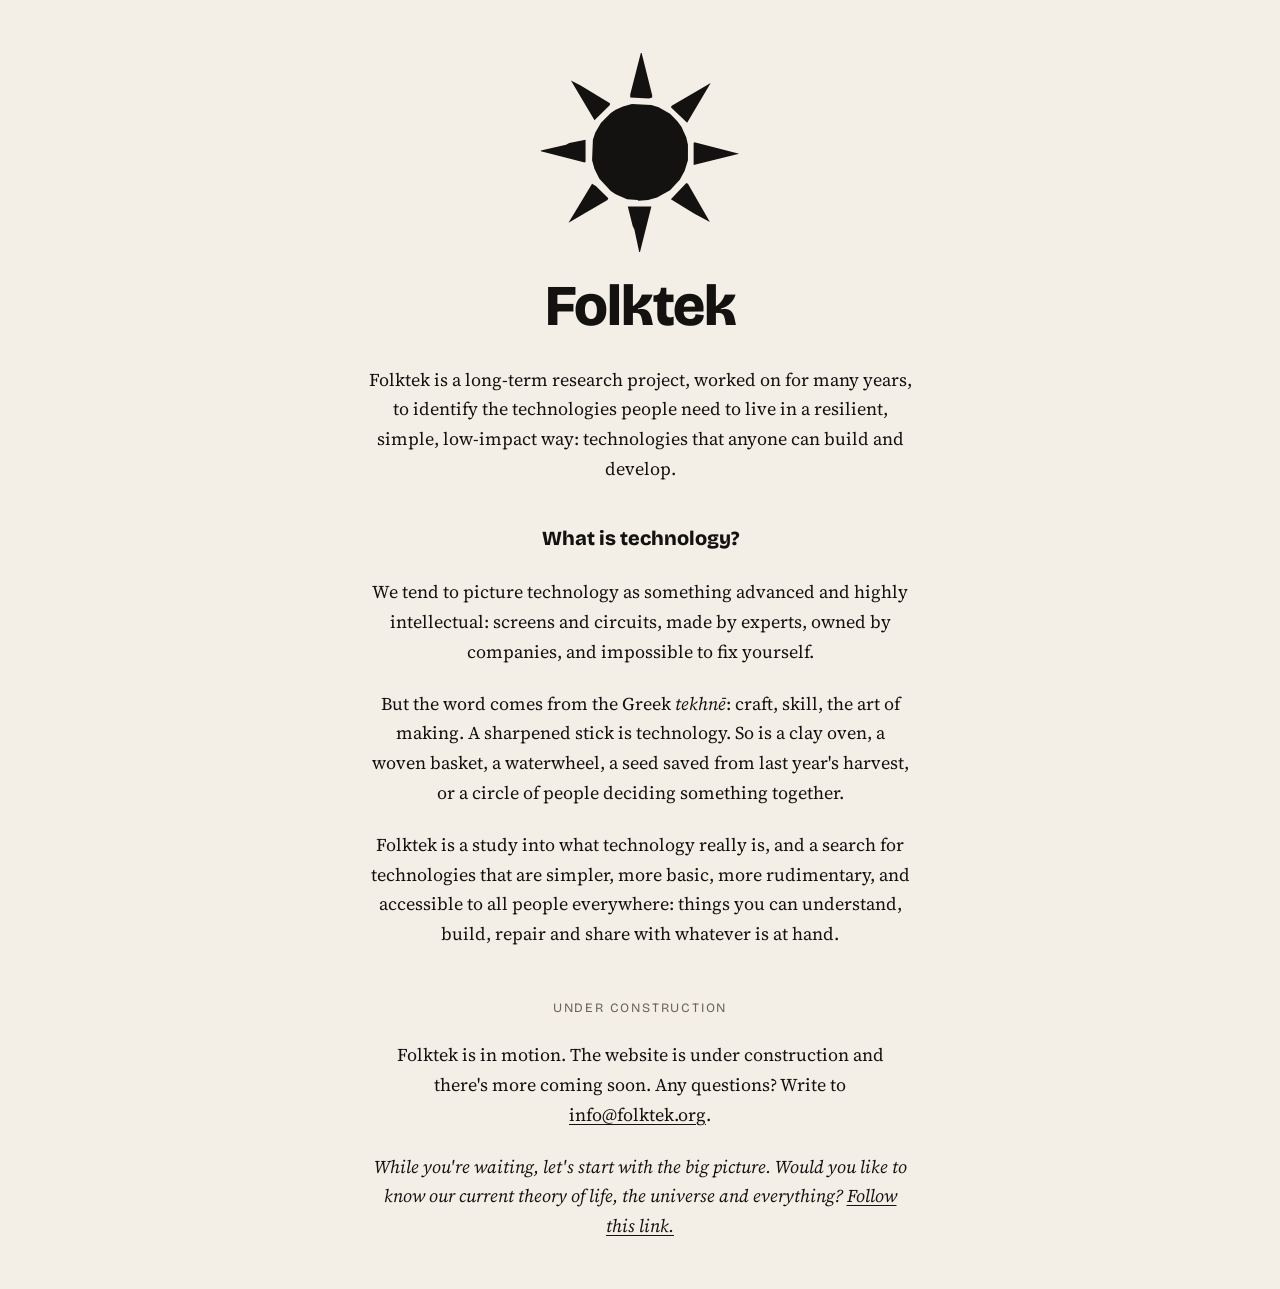
==== index.html @ 5a581a01 "Landing page: in-motion note, contact email, theory link wording Co-Authored-By: Claude Opus 5.5 <no" ====
<!doctype html>
<html lang="en">
<head>
<meta charset="utf-8">
<meta name="viewport" content="width=device-width, initial-scale=1">
<link rel="icon" href="/favicon.ico" sizes="any">
<link rel="icon" href="/favicon.svg" type="image/svg+xml">
<link rel="apple-touch-icon" href="/apple-touch-icon.png">
<title>Folktek</title>
<meta name="description" content="Folktek: a long-term research project into the simple, low-impact technologies anyone can build and develop.">
<link rel="preconnect" href="https://fonts.googleapis.com">
<link rel="preconnect" href="https://fonts.gstatic.com" crossorigin>
<link href="https://fonts.googleapis.com/css2?family=Bricolage+Grotesque:opsz,wght@12..96,400;12..96,800&family=Source+Serif+4:opsz,wght@8..60,400;8..60,600&display=swap" rel="stylesheet">
<style>
  :root { --bg:#f3efe6; --ink:#141210; --muted:#6b645a; }
  @media (prefers-color-scheme: dark) { :root { --bg:#141210; --ink:#f3efe6; --muted:#a39b8f; } }
  * { box-sizing: border-box; }
  html, body { margin: 0; }
  body { min-height: 100vh; display: flex; align-items: center; justify-content: center;
    background: var(--bg); color: var(--ink); font-family: "Source Serif 4", Georgia, serif;
    font-size: 1.125rem; line-height: 1.65; padding: 3rem 1.5rem; }
  main { max-width: 34rem; display: flex; flex-direction: column; align-items: center; text-align: center; gap: 1.4rem; }
  .sun { width: min(46vw, 13rem); height: auto; color: var(--ink); }
  h1 { font-family: "Bricolage Grotesque", system-ui, sans-serif; font-weight: 800; font-size: clamp(2.6rem, 9vw, 3.6rem);
    letter-spacing: -0.02em; line-height: 1; margin: 0 0 .4rem; }
  p { margin: 0; }
  h2 { font-family: "Bricolage Grotesque", system-ui, sans-serif; font-weight: 800; font-size: 1.25rem; margin: 1rem 0 0; }
  .theory { font-style: italic; }
  a { color: inherit; text-decoration-thickness: 1px; text-underline-offset: 3px; }
  .wip { margin-top: 1.6rem; font-family: "Bricolage Grotesque", system-ui, sans-serif; font-size: .8rem;
    letter-spacing: .14em; text-transform: uppercase; color: var(--muted); }
</style>
</head>
<body>
<main>
  <svg class="sun" viewBox="0 0 256 256" role="img" aria-label="Folktek sun">
    <path fill="currentColor" fill-rule="evenodd" d="M113,195 119,219 121,223 127,251 128,251 142,195ZM89,185 74,170 69,167 40,215 88,187ZM185,166 166,186 195,204 214,214 187,167ZM194,144 250,130 195,116 194,117ZM61,113 41,117 37,119 6,126 6,127 60,141 61,140ZM118,69 107,72 98,76 92,80 80,92 73,104 70,113 69,138 72,149 78,161 92,176 98,180 112,186 125,187 126,188 138,187 149,184 165,175 177,162 183,151 187,138 187,119 185,110 179,97 174,90 165,81 151,73 142,70ZM215,43 167,71 166,73 186,92ZM43,40 72,89 91,70 91,68 55,46ZM129,6 116,57 116,61 139,62 143,61 143,58 130,6Z"/>
  </svg>
  <h1>Folktek</h1>
  <p>Folktek is a long-term research project, worked on for many years, to identify the technologies people need to live in a resilient, simple, low-impact way: technologies that anyone can build and develop.</p>
  <h2>What is technology?</h2>
  <p>We tend to picture technology as something advanced and highly intellectual: screens and circuits, made by experts, owned by companies, and impossible to fix yourself.</p>
  <p>But the word comes from the Greek <i>tekhnē</i>: craft, skill, the art of making. A sharpened stick is technology. So is a clay oven, a woven basket, a waterwheel, a seed saved from last year's harvest, or a circle of people deciding something together.</p>
  <p>Folktek is a study into what technology really is, and a search for technologies that are simpler, more basic, more rudimentary, and accessible to all people everywhere: things you can understand, build, repair and share with whatever is at hand.</p>
  <p class="wip">Under construction</p>
  <p>Folktek is in motion. The website is under construction and there's more coming soon. Any questions? Write to <a href="mailto:info@folktek.org">info@folktek.org</a>.</p>
  <p class="theory">While you're waiting, let's start with the big picture. Would you like to know our current theory of life, the universe and everything? <a href="/wobbliness/">Follow this link.</a></p>
</main>
</body>
</html>
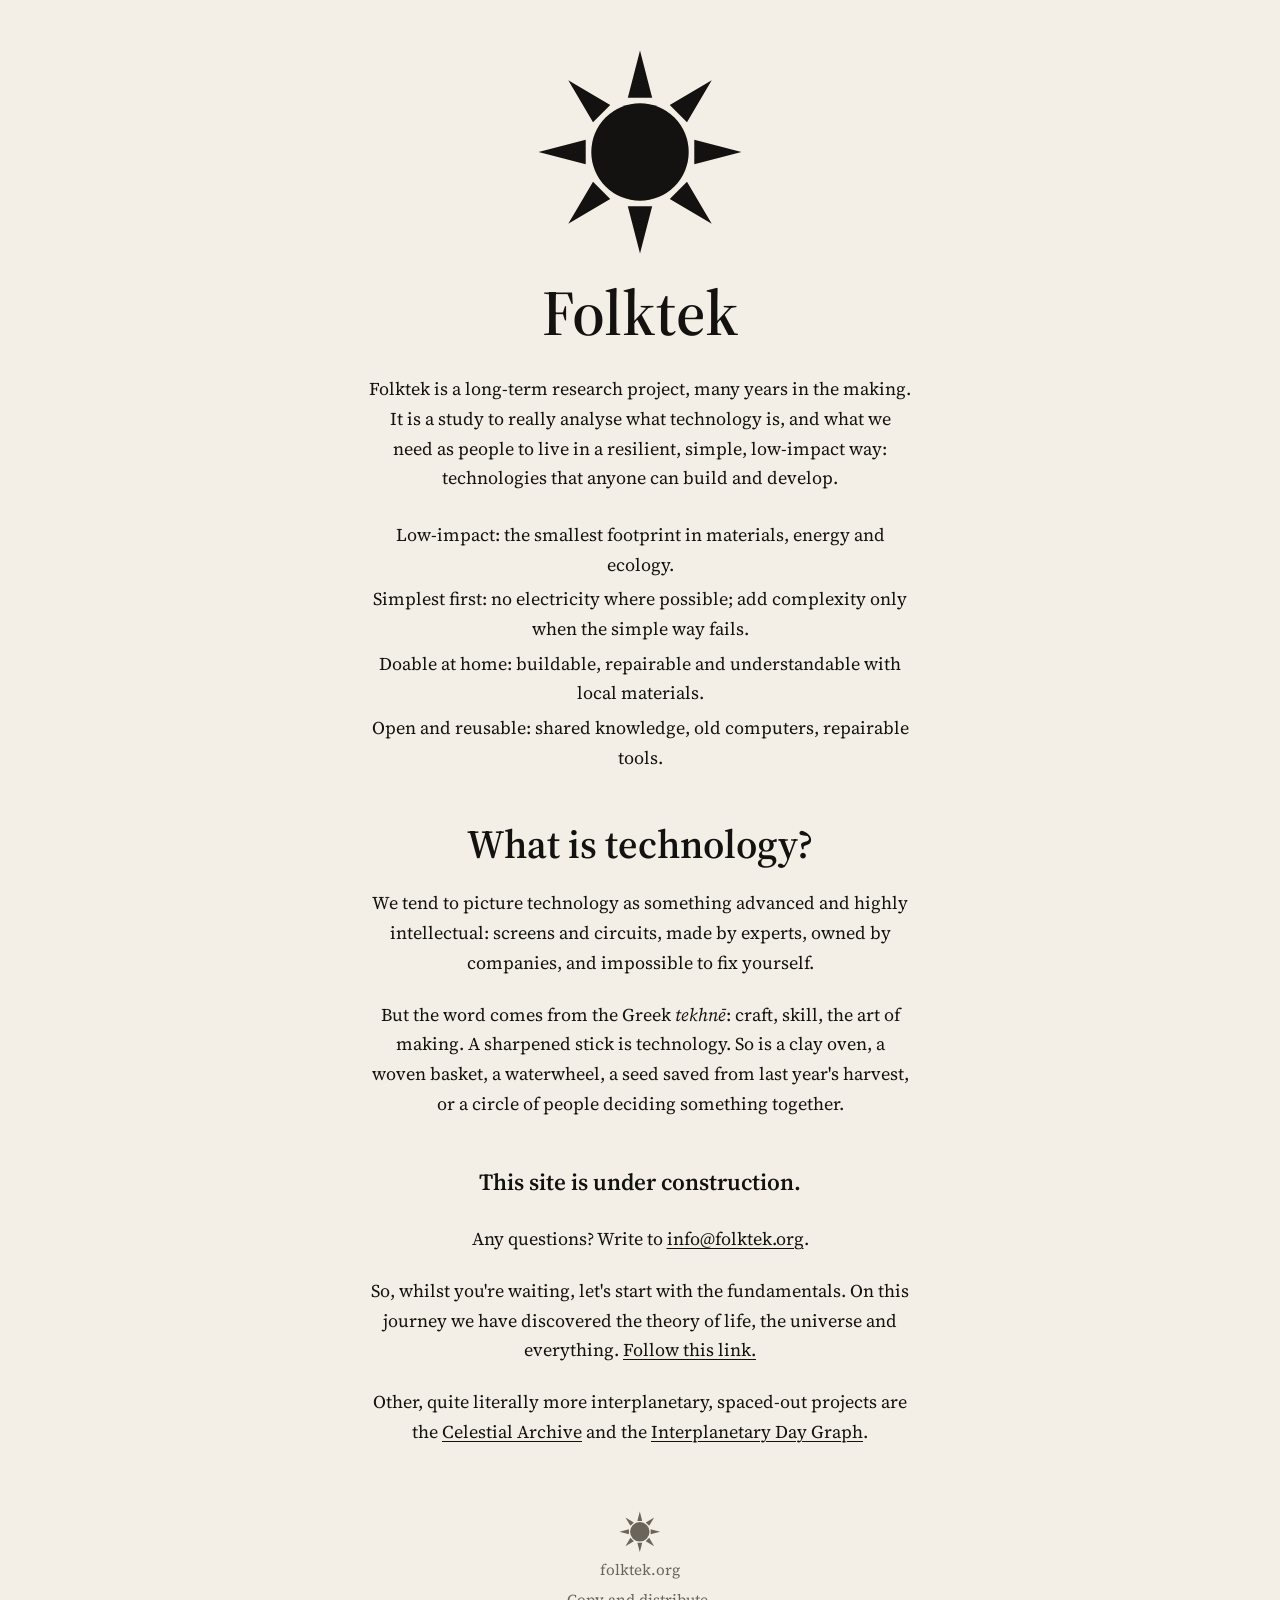
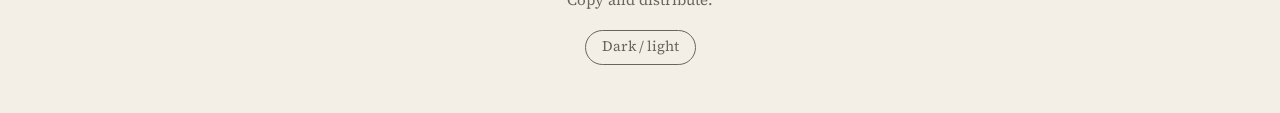
==== commit 1a6d2aeb: "Landing page: new sun SVG, Source Serif headings, new text, dark/light button Co-Authored-By: Claude" ====
--- a/index.html
+++ b/index.html
@@ -7,13 +7,15 @@
 <link rel="icon" href="/favicon.svg" type="image/svg+xml">
 <link rel="apple-touch-icon" href="/apple-touch-icon.png">
 <title>Folktek</title>
-<meta name="description" content="Folktek: a long-term research project into the simple, low-impact technologies anyone can build and develop.">
+<script>try{var t=localStorage.getItem("theme");if(t)document.documentElement.dataset.theme=t;}catch(e){}</script>
+<meta name="description" content="Folktek: a long-term research project into what technology is, and the simple, low-impact technologies anyone can build and develop.">
 <link rel="preconnect" href="https://fonts.googleapis.com">
 <link rel="preconnect" href="https://fonts.gstatic.com" crossorigin>
-<link href="https://fonts.googleapis.com/css2?family=Bricolage+Grotesque:opsz,wght@12..96,400;12..96,800&family=Source+Serif+4:opsz,wght@8..60,400;8..60,600&display=swap" rel="stylesheet">
+<link href="https://fonts.googleapis.com/css2?family=Source+Serif+4:ital,opsz,wght@0,8..60,400;0,8..60,600;1,8..60,400&display=swap" rel="stylesheet">
 <style>
   :root { --bg:#f3efe6; --ink:#141210; --muted:#6b645a; }
-  @media (prefers-color-scheme: dark) { :root { --bg:#141210; --ink:#f3efe6; --muted:#a39b8f; } }
+  @media (prefers-color-scheme: dark) { :root:not([data-theme="light"]) { --bg:#141210; --ink:#f3efe6; --muted:#a39b8f; } }
+  :root[data-theme="dark"] { --bg:#141210; --ink:#f3efe6; --muted:#a39b8f; }
   * { box-sizing: border-box; }
   html, body { margin: 0; }
   body { min-height: 100vh; display: flex; align-items: center; justify-content: center;
@@ -21,30 +23,52 @@
     font-size: 1.125rem; line-height: 1.65; padding: 3rem 1.5rem; }
   main { max-width: 34rem; display: flex; flex-direction: column; align-items: center; text-align: center; gap: 1.4rem; }
   .sun { width: min(46vw, 13rem); height: auto; color: var(--ink); }
-  h1 { font-family: "Bricolage Grotesque", system-ui, sans-serif; font-weight: 800; font-size: clamp(2.6rem, 9vw, 3.6rem);
-    letter-spacing: -0.02em; line-height: 1; margin: 0 0 .4rem; }
+  h1, h2 { font-family: "Source Serif 4", Georgia, serif; font-weight: 600; line-height: 1.1; margin: 0; text-wrap: balance; }
+  h1 { font-size: clamp(2.8rem, 10vw, 4rem); margin-bottom: .2rem; }
+  h2 { font-size: clamp(1.9rem, 6vw, 2.5rem); margin-top: 1.4rem; }
   p { margin: 0; }
-  h2 { font-family: "Bricolage Grotesque", system-ui, sans-serif; font-weight: 800; font-size: 1.25rem; margin: 1rem 0 0; }
-  .theory { font-style: italic; }
+  ul { margin: 0; padding: 0; list-style: none; }
+  li { margin: .3rem 0; }
   a { color: inherit; text-decoration-thickness: 1px; text-underline-offset: 3px; }
-  .wip { margin-top: 1.6rem; font-family: "Bricolage Grotesque", system-ui, sans-serif; font-size: .8rem;
-    letter-spacing: .14em; text-transform: uppercase; color: var(--muted); }
+  .wip { margin-top: 1.4rem; font-size: 1.45rem; font-weight: 600; }
+  footer { margin-top: 2.6rem; display: flex; flex-direction: column; align-items: center; gap: .3rem; color: var(--muted); font-size: .95rem; }
+  .theme { margin-top: .8rem; font: inherit; font-size: .9rem; color: var(--muted); background: none;
+    border: 1px solid var(--muted); border-radius: 999px; padding: .3rem 1rem; cursor: pointer; }
+  .theme:hover { color: var(--ink); border-color: var(--ink); }
+  footer .sun { width: 2.6rem; color: var(--muted); }
 </style>
 </head>
 <body>
 <main>
-  <svg class="sun" viewBox="0 0 256 256" role="img" aria-label="Folktek sun">
-    <path fill="currentColor" fill-rule="evenodd" d="M113,195 119,219 121,223 127,251 128,251 142,195ZM89,185 74,170 69,167 40,215 88,187ZM185,166 166,186 195,204 214,214 187,167ZM194,144 250,130 195,116 194,117ZM61,113 41,117 37,119 6,126 6,127 60,141 61,140ZM118,69 107,72 98,76 92,80 80,92 73,104 70,113 69,138 72,149 78,161 92,176 98,180 112,186 125,187 126,188 138,187 149,184 165,175 177,162 183,151 187,138 187,119 185,110 179,97 174,90 165,81 151,73 142,70ZM215,43 167,71 166,73 186,92ZM43,40 72,89 91,70 91,68 55,46ZM129,6 116,57 116,61 139,62 143,61 143,58 130,6Z"/>
-  </svg>
+  <svg class="sun" viewBox="-205 -205 410 410" role="img" aria-label="Folktek sun"><circle r="96" fill="currentColor"/><path fill="currentColor" d="M0.0,-200.0 24.0,-107.0 -24.0,-107.0ZM141.4,-141.4 92.6,-58.7 58.7,-92.6ZM200.0,-0.0 107.0,24.0 107.0,-24.0ZM141.4,141.4 58.7,92.6 92.6,58.7ZM0.0,200.0 -24.0,107.0 24.0,107.0ZM-141.4,141.4 -92.6,58.7 -58.7,92.6ZM-200.0,0.0 -107.0,-24.0 -107.0,24.0ZM-141.4,-141.4 -58.7,-92.6 -92.6,-58.7Z"/></svg>
   <h1>Folktek</h1>
-  <p>Folktek is a long-term research project, worked on for many years, to identify the technologies people need to live in a resilient, simple, low-impact way: technologies that anyone can build and develop.</p>
+  <p>Folktek is a long-term research project, many years in the making. It is a study to really analyse what technology is, and what we need as people to live in a resilient, simple, low-impact way: technologies that anyone can build and develop.</p>
+  <ul>
+    <li>Low-impact: the smallest footprint in materials, energy and ecology.</li>
+    <li>Simplest first: no electricity where possible; add complexity only when the simple way fails.</li>
+    <li>Doable at home: buildable, repairable and understandable with local materials.</li>
+    <li>Open and reusable: shared knowledge, old computers, repairable tools.</li>
+  </ul>
   <h2>What is technology?</h2>
   <p>We tend to picture technology as something advanced and highly intellectual: screens and circuits, made by experts, owned by companies, and impossible to fix yourself.</p>
   <p>But the word comes from the Greek <i>tekhnē</i>: craft, skill, the art of making. A sharpened stick is technology. So is a clay oven, a woven basket, a waterwheel, a seed saved from last year's harvest, or a circle of people deciding something together.</p>
-  <p>Folktek is a study into what technology really is, and a search for technologies that are simpler, more basic, more rudimentary, and accessible to all people everywhere: things you can understand, build, repair and share with whatever is at hand.</p>
-  <p class="wip">Under construction</p>
-  <p>Folktek is in motion. The website is under construction and there's more coming soon. Any questions? Write to <a href="mailto:info@folktek.org">info@folktek.org</a>.</p>
-  <p class="theory">While you're waiting, let's start with the big picture. Would you like to know our current theory of life, the universe and everything? <a href="/wobbliness/">Follow this link.</a></p>
+  <p class="wip">This site is under construction.</p>
+  <p>Any questions? Write to <a href="mailto:info@folktek.org">info@folktek.org</a>.</p>
+  <p>So, whilst you're waiting, let's start with the fundamentals. On this journey we have discovered the theory of life, the universe and everything. <a href="/wobbliness/">Follow this link.</a></p>
+  <p>Other, quite literally more interplanetary, spaced-out projects are the <a href="https://claude.ai/artifact/8By9zGDY1hjyxCYEeyGGyX">Celestial Archive</a> and the <a href="https://claude.ai/artifact/51mZzuHKHPAPn4CQt1Ltrn">Interplanetary Day Graph</a>.</p>
+  <footer>
+    <svg class="sun" viewBox="-205 -205 410 410" aria-hidden="true"><circle r="96" fill="currentColor"/><path fill="currentColor" d="M0.0,-200.0 24.0,-107.0 -24.0,-107.0ZM141.4,-141.4 92.6,-58.7 58.7,-92.6ZM200.0,-0.0 107.0,24.0 107.0,-24.0ZM141.4,141.4 58.7,92.6 92.6,58.7ZM0.0,200.0 -24.0,107.0 24.0,107.0ZM-141.4,141.4 -92.6,58.7 -58.7,92.6ZM-200.0,0.0 -107.0,-24.0 -107.0,24.0ZM-141.4,-141.4 -58.7,-92.6 -92.6,-58.7Z"/></svg>
+    <span>folktek.org</span>
+    <span>Copy and distribute.</span>
+    <button class="theme" type="button" id="theme">Dark / light</button>
+  </footer>
 </main>
+<script>
+document.getElementById("theme").addEventListener("click",function(){
+  var r=document.documentElement, cur=r.dataset.theme||(matchMedia("(prefers-color-scheme: dark)").matches?"dark":"light");
+  var next=cur==="dark"?"light":"dark"; r.dataset.theme=next;
+  try{localStorage.setItem("theme",next);}catch(e){}
+});
+</script>
 </body>
 </html>
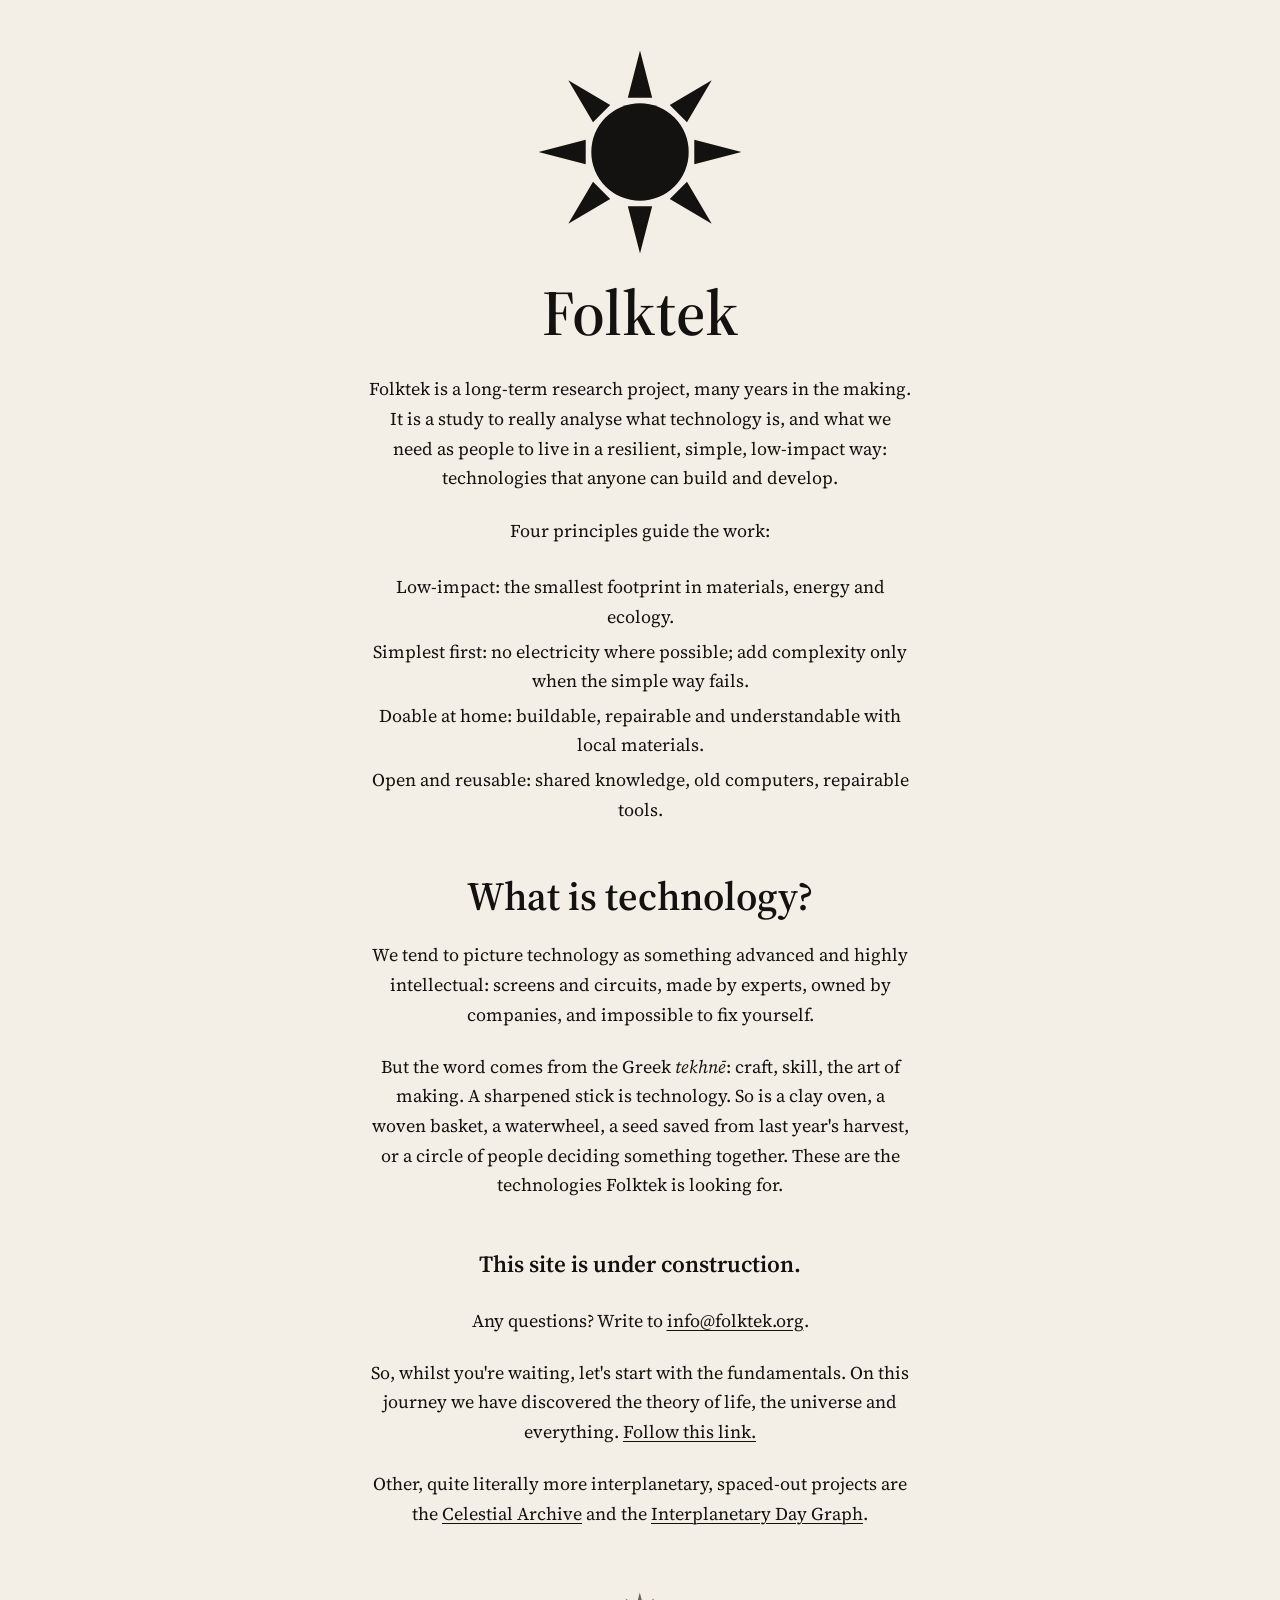
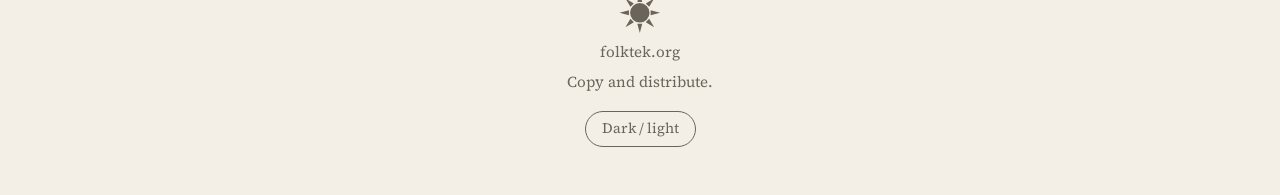
==== commit 7b8ddf54: "Landing page: lead-in to principles, closing line on technology Co-Authored-By: Claude Opus 5.5 <nor" ====
--- a/index.html
+++ b/index.html
@@ -43,6 +43,7 @@
   <svg class="sun" viewBox="-205 -205 410 410" role="img" aria-label="Folktek sun"><circle r="96" fill="currentColor"/><path fill="currentColor" d="M0.0,-200.0 24.0,-107.0 -24.0,-107.0ZM141.4,-141.4 92.6,-58.7 58.7,-92.6ZM200.0,-0.0 107.0,24.0 107.0,-24.0ZM141.4,141.4 58.7,92.6 92.6,58.7ZM0.0,200.0 -24.0,107.0 24.0,107.0ZM-141.4,141.4 -92.6,58.7 -58.7,92.6ZM-200.0,0.0 -107.0,-24.0 -107.0,24.0ZM-141.4,-141.4 -58.7,-92.6 -92.6,-58.7Z"/></svg>
   <h1>Folktek</h1>
   <p>Folktek is a long-term research project, many years in the making. It is a study to really analyse what technology is, and what we need as people to live in a resilient, simple, low-impact way: technologies that anyone can build and develop.</p>
+  <p>Four principles guide the work:</p>
   <ul>
     <li>Low-impact: the smallest footprint in materials, energy and ecology.</li>
     <li>Simplest first: no electricity where possible; add complexity only when the simple way fails.</li>
@@ -51,7 +52,7 @@
   </ul>
   <h2>What is technology?</h2>
   <p>We tend to picture technology as something advanced and highly intellectual: screens and circuits, made by experts, owned by companies, and impossible to fix yourself.</p>
-  <p>But the word comes from the Greek <i>tekhnē</i>: craft, skill, the art of making. A sharpened stick is technology. So is a clay oven, a woven basket, a waterwheel, a seed saved from last year's harvest, or a circle of people deciding something together.</p>
+  <p>But the word comes from the Greek <i>tekhnē</i>: craft, skill, the art of making. A sharpened stick is technology. So is a clay oven, a woven basket, a waterwheel, a seed saved from last year's harvest, or a circle of people deciding something together. These are the technologies Folktek is looking for.</p>
   <p class="wip">This site is under construction.</p>
   <p>Any questions? Write to <a href="mailto:info@folktek.org">info@folktek.org</a>.</p>
   <p>So, whilst you're waiting, let's start with the fundamentals. On this journey we have discovered the theory of life, the universe and everything. <a href="/wobbliness/">Follow this link.</a></p>
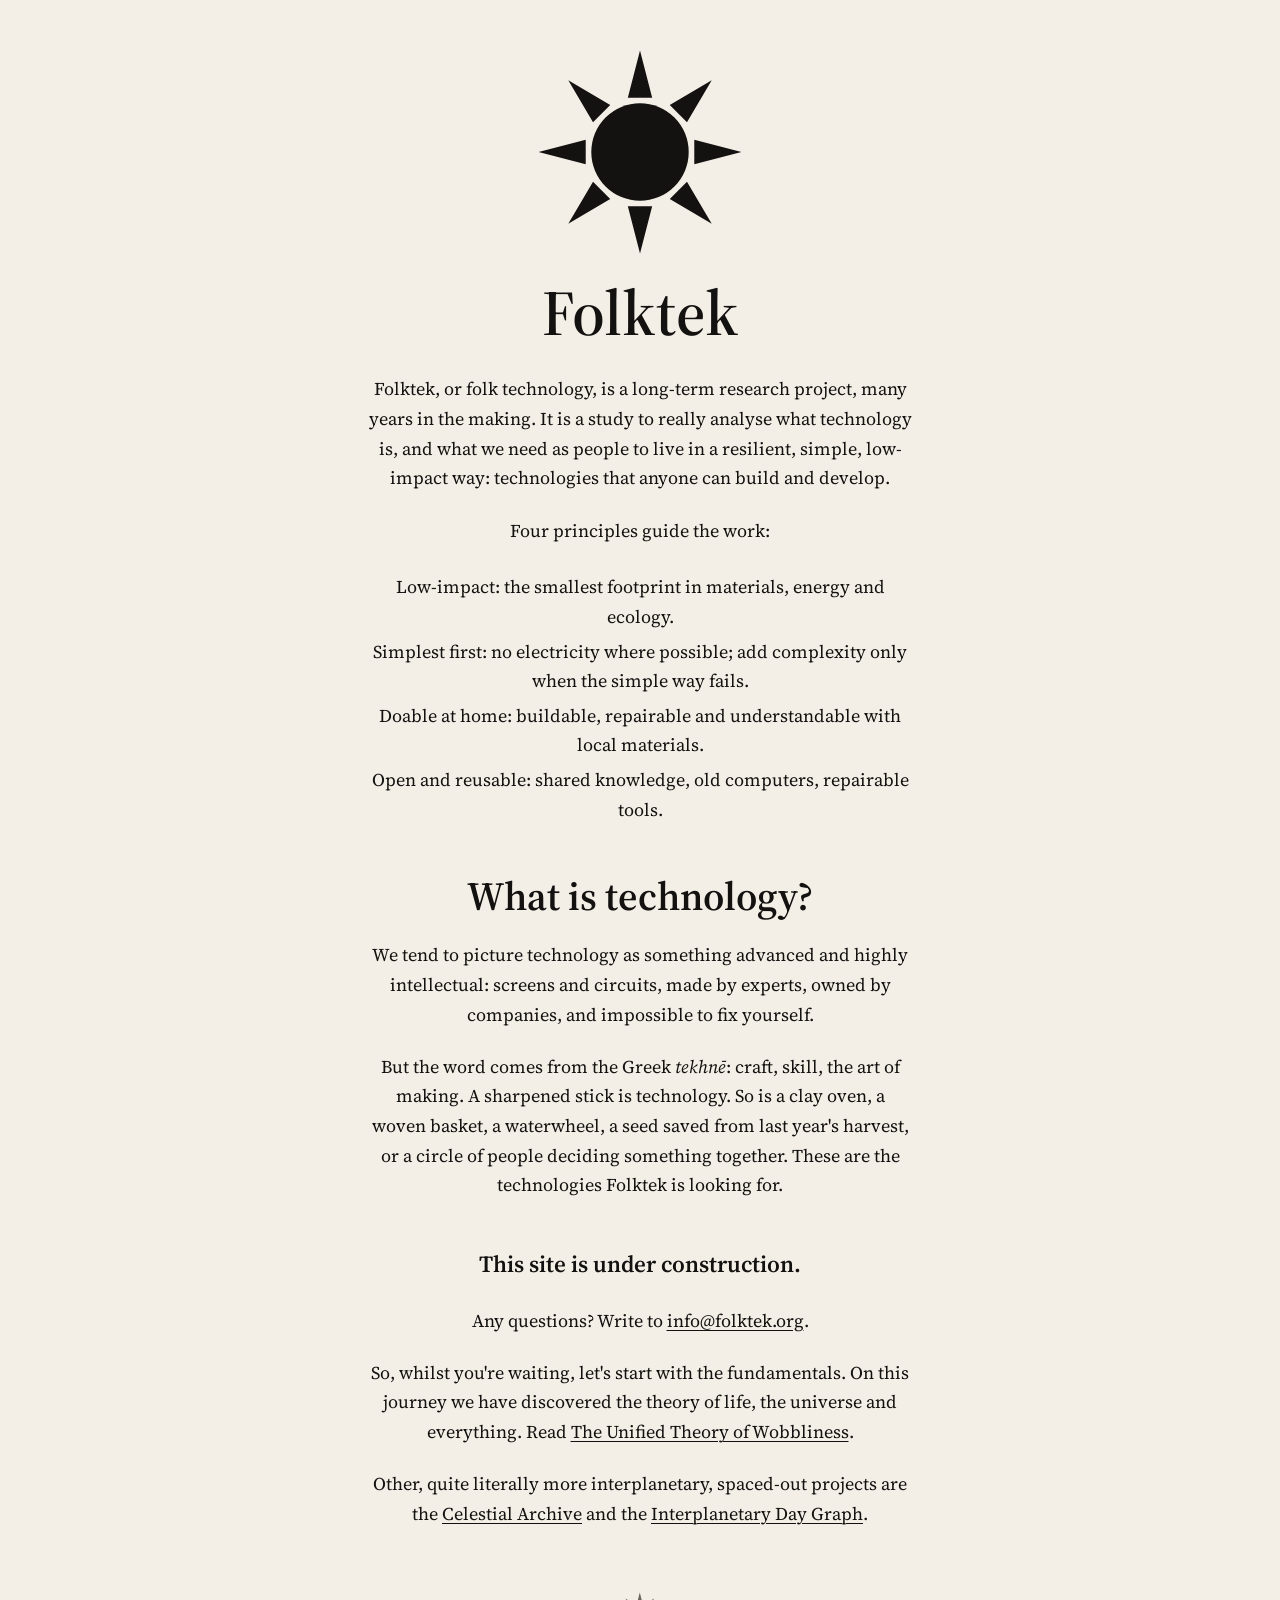
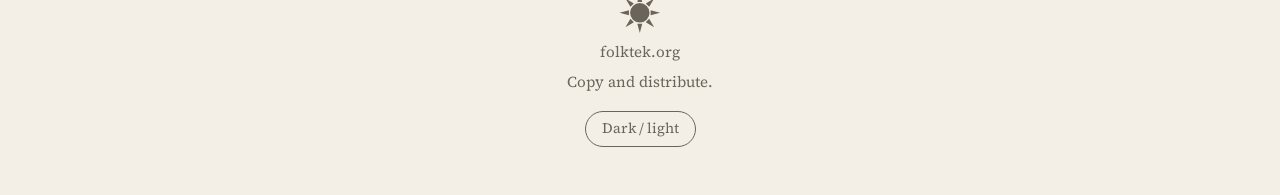
==== commit 11fa2752: "Landing page: 'folk technology' in intro, named Wobbliness link Co-Authored-By: Claude Opus 5.5 <nor" ====
--- a/index.html
+++ b/index.html
@@ -42,7 +42,7 @@
 <main>
   <svg class="sun" viewBox="-205 -205 410 410" role="img" aria-label="Folktek sun"><circle r="96" fill="currentColor"/><path fill="currentColor" d="M0.0,-200.0 24.0,-107.0 -24.0,-107.0ZM141.4,-141.4 92.6,-58.7 58.7,-92.6ZM200.0,-0.0 107.0,24.0 107.0,-24.0ZM141.4,141.4 58.7,92.6 92.6,58.7ZM0.0,200.0 -24.0,107.0 24.0,107.0ZM-141.4,141.4 -92.6,58.7 -58.7,92.6ZM-200.0,0.0 -107.0,-24.0 -107.0,24.0ZM-141.4,-141.4 -58.7,-92.6 -92.6,-58.7Z"/></svg>
   <h1>Folktek</h1>
-  <p>Folktek is a long-term research project, many years in the making. It is a study to really analyse what technology is, and what we need as people to live in a resilient, simple, low-impact way: technologies that anyone can build and develop.</p>
+  <p>Folktek, or folk technology, is a long-term research project, many years in the making. It is a study to really analyse what technology is, and what we need as people to live in a resilient, simple, low-impact way: technologies that anyone can build and develop.</p>
   <p>Four principles guide the work:</p>
   <ul>
     <li>Low-impact: the smallest footprint in materials, energy and ecology.</li>
@@ -55,7 +55,7 @@
   <p>But the word comes from the Greek <i>tekhnē</i>: craft, skill, the art of making. A sharpened stick is technology. So is a clay oven, a woven basket, a waterwheel, a seed saved from last year's harvest, or a circle of people deciding something together. These are the technologies Folktek is looking for.</p>
   <p class="wip">This site is under construction.</p>
   <p>Any questions? Write to <a href="mailto:info@folktek.org">info@folktek.org</a>.</p>
-  <p>So, whilst you're waiting, let's start with the fundamentals. On this journey we have discovered the theory of life, the universe and everything. <a href="/wobbliness/">Follow this link.</a></p>
+  <p>So, whilst you're waiting, let's start with the fundamentals. On this journey we have discovered the theory of life, the universe and everything. Read <a href="/wobbliness/">The Unified Theory of Wobbliness</a>.</p>
   <p>Other, quite literally more interplanetary, spaced-out projects are the <a href="https://claude.ai/artifact/8By9zGDY1hjyxCYEeyGGyX">Celestial Archive</a> and the <a href="https://claude.ai/artifact/51mZzuHKHPAPn4CQt1Ltrn">Interplanetary Day Graph</a>.</p>
   <footer>
     <svg class="sun" viewBox="-205 -205 410 410" aria-hidden="true"><circle r="96" fill="currentColor"/><path fill="currentColor" d="M0.0,-200.0 24.0,-107.0 -24.0,-107.0ZM141.4,-141.4 92.6,-58.7 58.7,-92.6ZM200.0,-0.0 107.0,24.0 107.0,-24.0ZM141.4,141.4 58.7,92.6 92.6,58.7ZM0.0,200.0 -24.0,107.0 24.0,107.0ZM-141.4,141.4 -92.6,58.7 -58.7,92.6ZM-200.0,0.0 -107.0,-24.0 -107.0,24.0ZM-141.4,-141.4 -58.7,-92.6 -92.6,-58.7Z"/></svg>
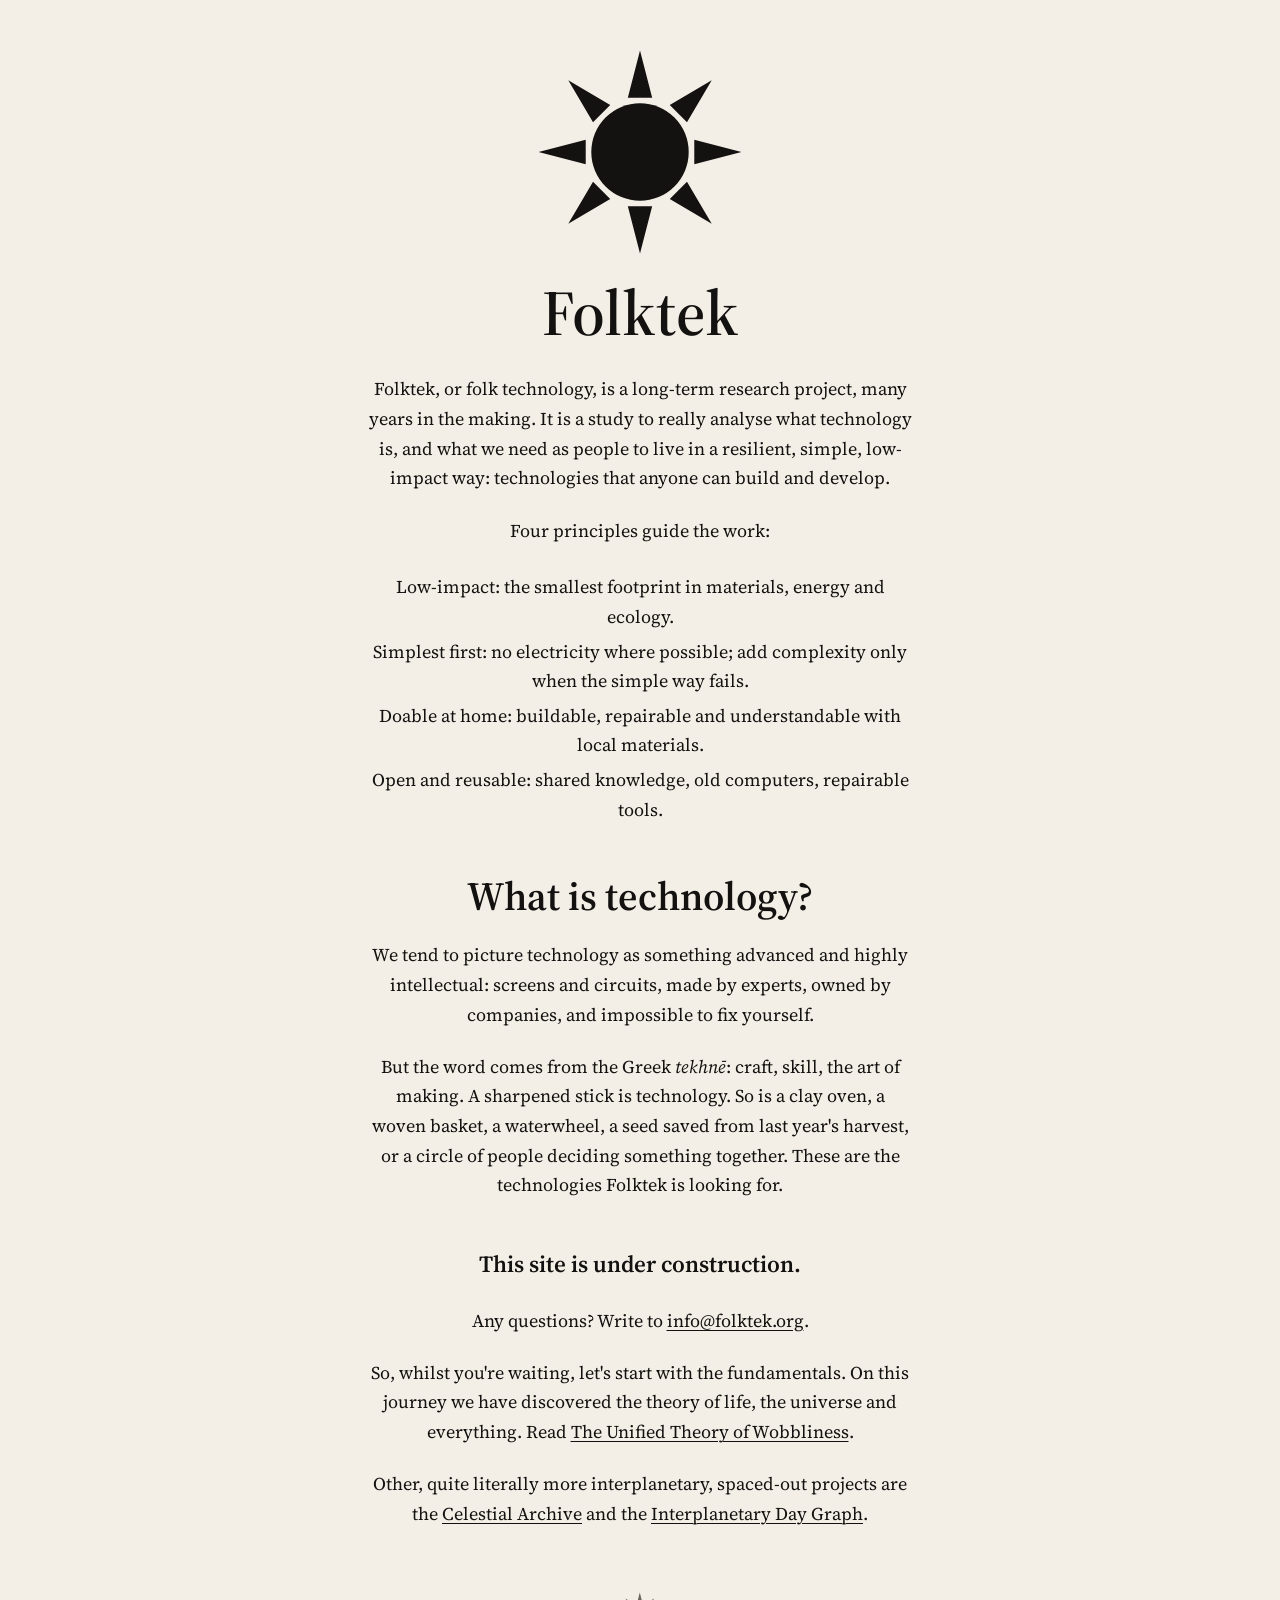
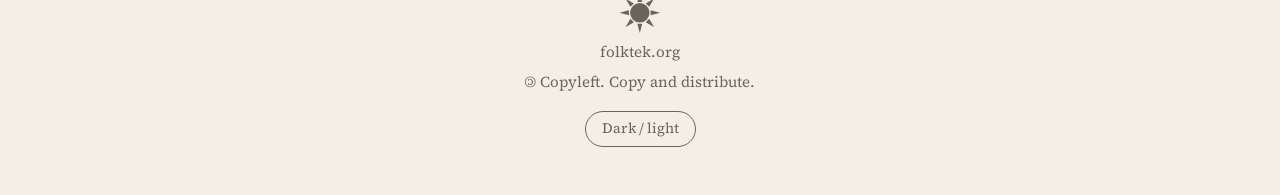
==== commit 7b08c6b7: "Front page footer: copyleft symbol Co-Authored-By: Claude Opus 5.5 <noreply@anthropic.com> Claude-Se" ====
--- a/index.html
+++ b/index.html
@@ -56,11 +56,11 @@
   <p class="wip">This site is under construction.</p>
   <p>Any questions? Write to <a href="mailto:info@folktek.org">info@folktek.org</a>.</p>
   <p>So, whilst you're waiting, let's start with the fundamentals. On this journey we have discovered the theory of life, the universe and everything. Read <a href="/wobbliness/">The Unified Theory of Wobbliness</a>.</p>
-  <p>Other, quite literally more interplanetary, spaced-out projects are the <a href="https://claude.ai/artifact/8By9zGDY1hjyxCYEeyGGyX">Celestial Archive</a> and the <a href="https://claude.ai/artifact/51mZzuHKHPAPn4CQt1Ltrn">Interplanetary Day Graph</a>.</p>
+  <p>Other, quite literally more interplanetary, spaced-out projects are the <a href="/celestial/">Celestial Archive</a> and the <a href="/interplanetary/">Interplanetary Day Graph</a>.</p>
   <footer>
     <svg class="sun" viewBox="-205 -205 410 410" aria-hidden="true"><circle r="96" fill="currentColor"/><path fill="currentColor" d="M0.0,-200.0 24.0,-107.0 -24.0,-107.0ZM141.4,-141.4 92.6,-58.7 58.7,-92.6ZM200.0,-0.0 107.0,24.0 107.0,-24.0ZM141.4,141.4 58.7,92.6 92.6,58.7ZM0.0,200.0 -24.0,107.0 24.0,107.0ZM-141.4,141.4 -92.6,58.7 -58.7,92.6ZM-200.0,0.0 -107.0,-24.0 -107.0,24.0ZM-141.4,-141.4 -58.7,-92.6 -92.6,-58.7Z"/></svg>
     <span>folktek.org</span>
-    <span>Copy and distribute.</span>
+    <span><span style="display:inline-block;transform:scaleX(-1)" aria-label="Copyleft">©</span> Copyleft. Copy and distribute.</span>
     <button class="theme" type="button" id="theme">Dark / light</button>
   </footer>
 </main>
